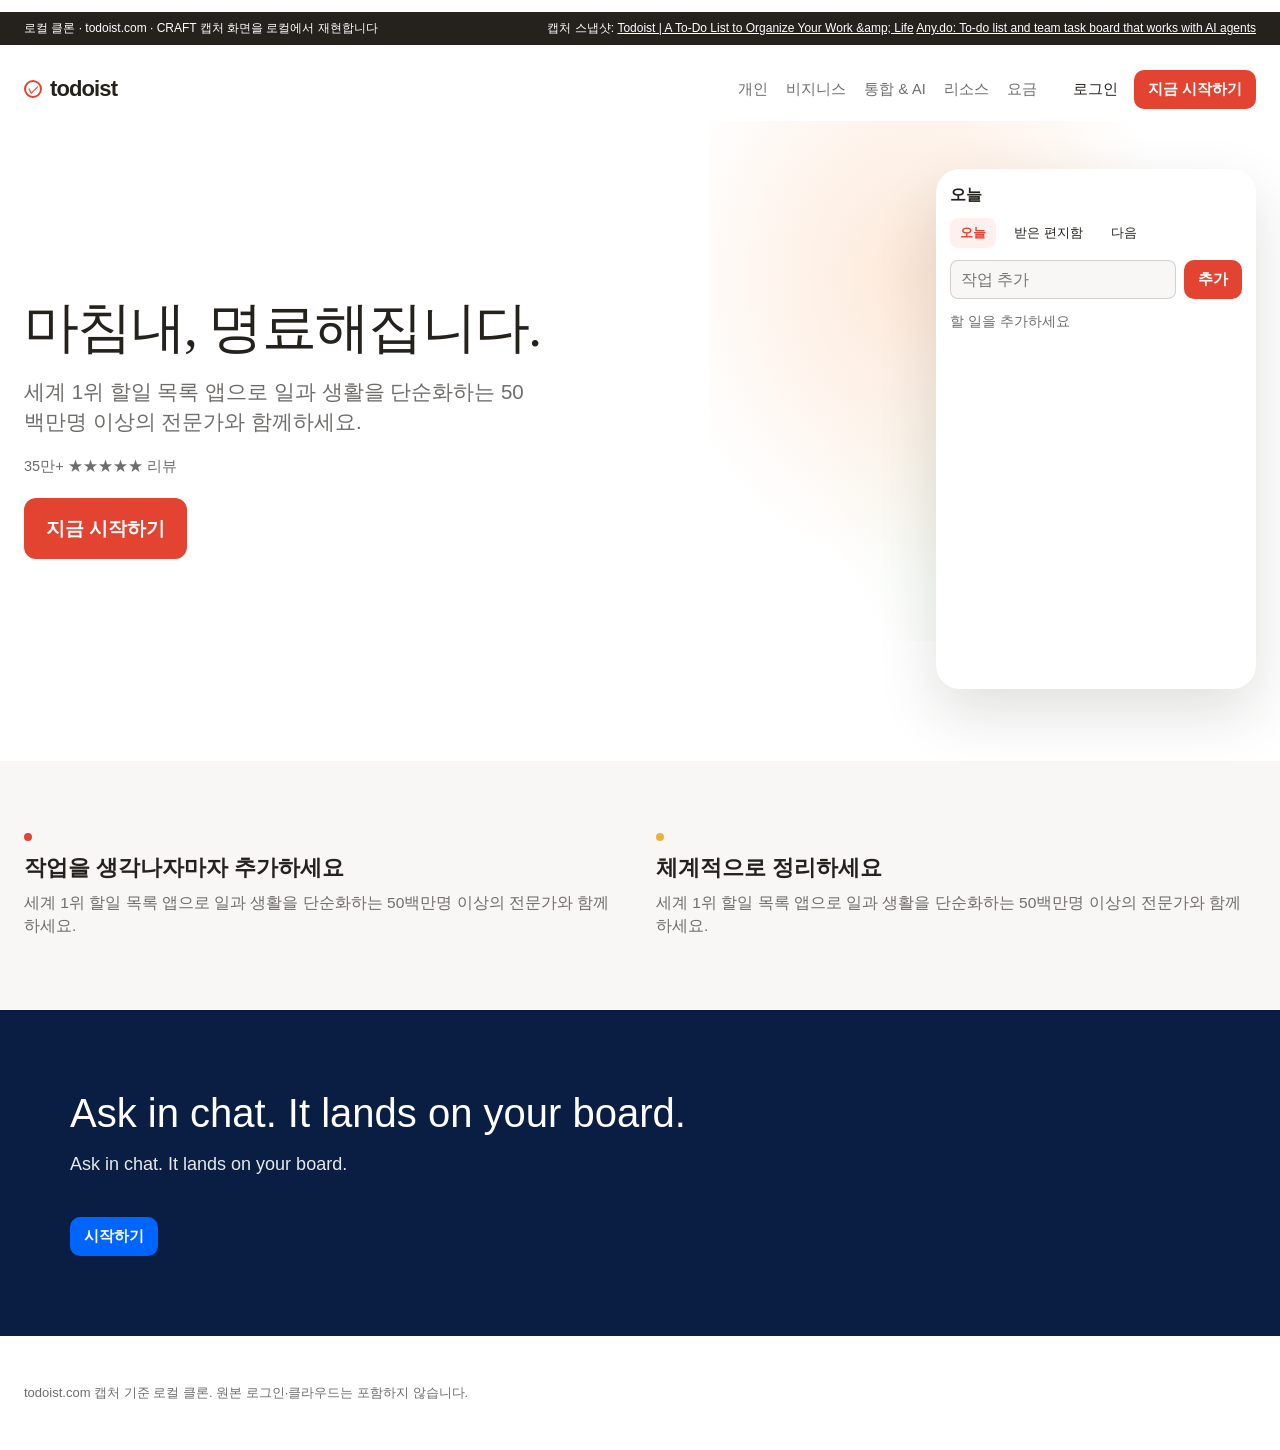
==== index.html @ 471a5a7d "Silo: silo-20261122-140313" ====
<!doctype html>
<html lang="ko" data-silo-stage="clone">
<head>
<meta charset="utf-8">
<meta name="viewport" content="width=device-width, initial-scale=1">
<title>HabitLoop — 사용자가 습관을 추가하고 오늘 완료를 표시할 수 있는 습관 기록 SaaS</title>
<style>:root{--bg:#f9f7f6;--surface:#ffffff;--text:#25221e;--muted:#6f6d6b;--primary:#e34432;--font:Inter, "Charlie Text", "Helvetica Neue", Helvetica, Arial, sans-serif;--serif:'Iowan Old Style','Palatino Linotype',Palatino,Georgia,'Times New Roman',serif;--radius:8px;} *{box-sizing:border-box} html,body{margin:0;background:#fff;color:var(--text);font-family:var(--font);font-size:15.5px} a{color:inherit;text-decoration:none} .note{font-size:12px;padding:8px 24px;background:var(--text);color:#fff;display:flex;justify-content:space-between;gap:12px} .note a{color:#fff;text-decoration:underline} .top{display:flex;align-items:center;gap:18px;padding:0 24px;height:64px;max-width:1360px;margin:0 auto} .logo{font-weight:700;letter-spacing:-.04em;font-size:22px;display:flex;align-items:center} .logo b{display:inline-flex;width:18px;height:18px;border:2px solid var(--primary);border-radius:50%;margin-right:8px;align-items:center;justify-content:center;color:var(--primary);font-size:11px;font-weight:700} .menu{display:flex;gap:18px;margin-left:auto;font-size:14.5px;color:#25221ea8} .end{display:flex;align-items:center;gap:16px;margin-left:18px;font-size:14.5px} .cta{background:var(--primary);color:#fff;border:0;border-radius:10px;padding:10px 14px;font:600 15px var(--font);cursor:pointer} .cta.xl{padding:18px 22px;font-size:18.5px;border-radius:12px;display:inline-block} .hero{display:grid;grid-template-columns:1fr 320px;gap:48px;align-items:center;max-width:1360px;margin:0 auto;padding:48px 24px 72px;position:relative} .hero:before{content:'';position:absolute;right:4%;top:0;width:520px;height:520px;background:radial-gradient(ellipse at 40% 30%,#fde8d8 0%,transparent 58%),radial-gradient(ellipse at 80% 70%,#e8f3e4 0%,transparent 52%);z-index:0} .copy,.phone{position:relative;z-index:1} h1{font-family:var(--serif);font-size:55px;line-height:1.05;font-weight:400;letter-spacing:-.03em;margin:0 0 18px} .lead{font-size:20.5px;color:#25221ea8;max-width:520px;line-height:1.45} .reviews{color:#25221ea8;font-size:14.5px;margin:18px 0 22px} .phone{background:var(--surface);border-radius:24px;box-shadow:0 24px 60px #25221e24;padding:16px 14px 20px;min-height:520px} .phone-bar{font-weight:700;margin:0 0 12px} .side{display:flex;gap:8px;margin:0 0 12px} .chip{border:0;background:#e3443214;color:var(--primary);border-radius:8px;padding:6px 10px;font:600 13px var(--font);cursor:pointer} .chip.off{background:transparent;color:var(--text);font-weight:500} #add{display:flex;gap:8px;margin:0 0 12px} input[name=title]{flex:1;border:1px solid #25221e2e;border-radius:8px;padding:8px 10px;font:inherit;background:#f9f7f6} #empty{color:var(--muted);font-size:14px} #list{list-style:none;margin:0;padding:0} #list li{display:flex;gap:10px;align-items:center;padding:10px 0;border-bottom:1px solid #25221e14;font-size:14.5px} #list li.done span{color:var(--muted);text-decoration:line-through} .check{width:18px;height:18px;border:2px solid var(--primary);border-radius:50%;background:transparent;cursor:pointer;flex-shrink:0} li.done .check{background:var(--primary)} .bands{background:var(--bg);padding:72px 24px} .bands-inner{max-width:1360px;margin:0 auto;display:grid;grid-template-columns:repeat(2,1fr);gap:48px 32px} .band h2{font-size:22px;margin:0 0 8px} .band p{color:var(--muted);margin:0;line-height:1.5} .dot{display:block;width:8px;height:8px;border-radius:50%;margin:0 0 12px} .d0{background:#e34432}.d1{background:#e8b339}.d2{background:#5b8def}.d3{background:#5aae6f} .second{background:#091e42;color:#fff;padding:80px 24px} .second-inner{max-width:1140px;margin:0 auto} .second h2{font-size:40px;line-height:1.15;font-weight:500;max-width:720px;margin:0 0 16px} .second p{opacity:.9;max-width:560px;font-size:18px} .second .cta{background:#0065ff;margin-top:24px;display:inline-block} footer{padding:48px 24px;color:var(--muted);font-size:13px} @media(max-width:960px){.hero{grid-template-columns:1fr}.menu{display:none} h1{font-size:37px}.bands-inner{grid-template-columns:1fr}.second h2{font-size:32px}}</style>
</head>
<body>
<p class="note"><span>로컬 클론 · todoist.com · CRAFT 캡처 화면을 로컬에서 재현합니다</span><span>캡처 스냅샷: <a href="public/sites/todoist-com/index.html">Todoist | A To-Do List to Organize Your Work &amp;amp; Life</a> <a href="public/sites/any-do/index.html">Any.do: To-do list and team task board that works with AI agents</a></span></p>
<header class="top"><a class="logo" href="#app"><b>✓</b>todoist</a><nav class="menu"><a href="#app">개인</a><a href="#app">비지니스</a><a href="#app">통합 &amp; AI</a><a href="#app">리소스</a><a href="#app">요금</a></nav><div class="end"><a href="#app">로그인</a><a class="cta" href="#app">지금 시작하기</a></div></header>
<section class="hero"><div class="copy"><h1>마침내, 명료해집니다.</h1><p class="lead">세계 1위 할일 목록 앱으로 일과 생활을 단순화하는 50백만명 이상의 전문가와 함께하세요.</p><p class="reviews">35만+ ★★★★★ 리뷰</p><a class="cta xl" href="#app">지금 시작하기</a></div><aside class="phone" id="app"><p class="phone-bar" id="heading">오늘</p><div class="side"><button type="button" class="chip" data-list="today">오늘</button><button type="button" class="chip off" data-list="inbox">받은 편지함</button><button type="button" class="chip off" data-list="upcoming">다음</button></div><form id="add"><input name="title" placeholder="작업 추가" autocomplete="off" aria-label="작업 추가"><button class="cta" type="submit">추가</button></form><p id="empty">할 일을 추가하세요</p><ul id="list"></ul></aside></section>
<section class="bands"><div class="bands-inner"><article class="band"><span class="dot d0"></span><h2>작업을 생각나자마자 추가하세요</h2><p>세계 1위 할일 목록 앱으로 일과 생활을 단순화하는 50백만명 이상의 전문가와 함께하세요.</p></article><article class="band"><span class="dot d1"></span><h2>체계적으로 정리하세요</h2><p>세계 1위 할일 목록 앱으로 일과 생활을 단순화하는 50백만명 이상의 전문가와 함께하세요.</p></article></div></section>
<section class="second"><div class="second-inner"><h2>Ask in chat. It lands on your board.</h2><p>Ask in chat. It lands on your board.</p><a class="cta" href="#app">시작하기</a></div></section>
<footer>todoist.com 캡처 기준 로컬 클론. 원본 로그인·클라우드는 포함하지 않습니다.</footer>
<script>
const KEY="silo-clone-silo-20261122-140313";
const LABELS={today:'오늘',inbox:'받은 편지함',upcoming:'다음'};
let filter='today';
function load(){try{const v=JSON.parse(localStorage.getItem(KEY)||'[]');return Array.isArray(v)?v:[];}catch(e){return[];}}
function save(items){localStorage.setItem(KEY,JSON.stringify(items));}
function render(){
  const items=load();
  const shown=items.filter(it=>it.list===filter);
  const heading=document.getElementById('heading');
  if(heading) heading.textContent=LABELS[filter];
  document.querySelectorAll('.chip').forEach(btn=>{btn.classList.toggle('off',btn.getAttribute('data-list')!==filter);});
  const empty=document.getElementById('empty');
  const ul=document.getElementById('list');
  if(empty) empty.hidden=shown.length>0;
  if(ul) ul.innerHTML=shown.map(it=>'<li class="'+(it.completed?'done':'')+'" data-id="'+it.id+'"><button type="button" class="check" aria-label="완료"></button><span>'+it.title.replace(/</g,'&lt;')+'</span></li>').join('');
}
const form=document.getElementById('add');
if(form) form.addEventListener('submit',e=>{
  e.preventDefault();
  const input=e.target.elements.title;
  const title=(input && input.value || '').trim();
  if(!title)return;
  const items=load();
  items.push({id:String(Date.now()),title,completed:false,list:filter});
  save(items);input.value='';render();
});
const list=document.getElementById('list');
if(list) list.addEventListener('click',e=>{
  const li=e.target.closest('li');
  if(!li||!e.target.classList.contains('check'))return;
  const items=load().map(it=>it.id===li.dataset.id?Object.assign({},it,{completed:!it.completed}):it);
  save(items);render();
});
document.querySelectorAll('.chip').forEach(btn=>btn.addEventListener('click',()=>{filter=btn.getAttribute('data-list');render();}));
render();
</script>
</body>
</html>
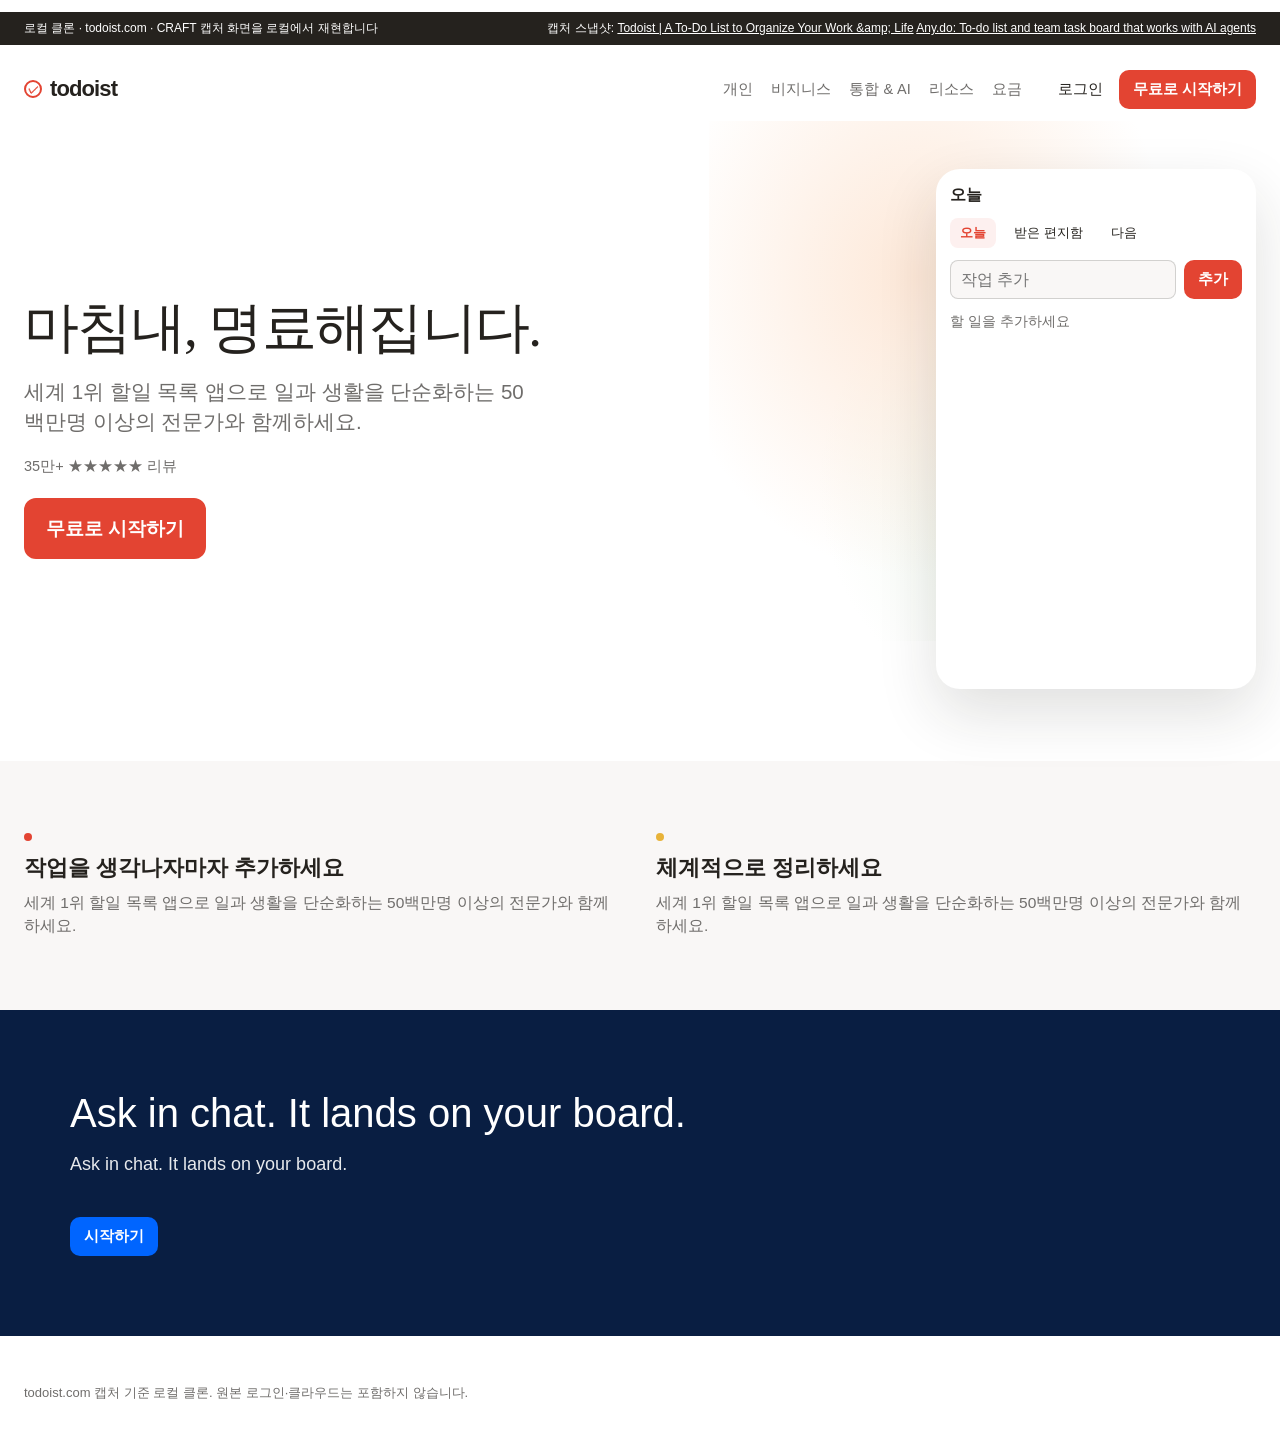
==== commit 565d533f: "Silo: silo-20261122-140313" ====
--- a/index.html
+++ b/index.html
@@ -3,13 +3,13 @@
 <head>
 <meta charset="utf-8">
 <meta name="viewport" content="width=device-width, initial-scale=1">
-<title>HabitLoop — 사용자가 습관을 추가하고 오늘 완료를 표시할 수 있는 습관 기록 SaaS</title>
+<title>silo-20261122-140313 — 로컬 클론</title>
 <style>:root{--bg:#f9f7f6;--surface:#ffffff;--text:#25221e;--muted:#6f6d6b;--primary:#e34432;--font:Inter, "Charlie Text", "Helvetica Neue", Helvetica, Arial, sans-serif;--serif:'Iowan Old Style','Palatino Linotype',Palatino,Georgia,'Times New Roman',serif;--radius:8px;} *{box-sizing:border-box} html,body{margin:0;background:#fff;color:var(--text);font-family:var(--font);font-size:15.5px} a{color:inherit;text-decoration:none} .note{font-size:12px;padding:8px 24px;background:var(--text);color:#fff;display:flex;justify-content:space-between;gap:12px} .note a{color:#fff;text-decoration:underline} .top{display:flex;align-items:center;gap:18px;padding:0 24px;height:64px;max-width:1360px;margin:0 auto} .logo{font-weight:700;letter-spacing:-.04em;font-size:22px;display:flex;align-items:center} .logo b{display:inline-flex;width:18px;height:18px;border:2px solid var(--primary);border-radius:50%;margin-right:8px;align-items:center;justify-content:center;color:var(--primary);font-size:11px;font-weight:700} .menu{display:flex;gap:18px;margin-left:auto;font-size:14.5px;color:#25221ea8} .end{display:flex;align-items:center;gap:16px;margin-left:18px;font-size:14.5px} .cta{background:var(--primary);color:#fff;border:0;border-radius:10px;padding:10px 14px;font:600 15px var(--font);cursor:pointer} .cta.xl{padding:18px 22px;font-size:18.5px;border-radius:12px;display:inline-block} .hero{display:grid;grid-template-columns:1fr 320px;gap:48px;align-items:center;max-width:1360px;margin:0 auto;padding:48px 24px 72px;position:relative} .hero:before{content:'';position:absolute;right:4%;top:0;width:520px;height:520px;background:radial-gradient(ellipse at 40% 30%,#fde8d8 0%,transparent 58%),radial-gradient(ellipse at 80% 70%,#e8f3e4 0%,transparent 52%);z-index:0} .copy,.phone{position:relative;z-index:1} h1{font-family:var(--serif);font-size:55px;line-height:1.05;font-weight:400;letter-spacing:-.03em;margin:0 0 18px} .lead{font-size:20.5px;color:#25221ea8;max-width:520px;line-height:1.45} .reviews{color:#25221ea8;font-size:14.5px;margin:18px 0 22px} .phone{background:var(--surface);border-radius:24px;box-shadow:0 24px 60px #25221e24;padding:16px 14px 20px;min-height:520px} .phone-bar{font-weight:700;margin:0 0 12px} .side{display:flex;gap:8px;margin:0 0 12px} .chip{border:0;background:#e3443214;color:var(--primary);border-radius:8px;padding:6px 10px;font:600 13px var(--font);cursor:pointer} .chip.off{background:transparent;color:var(--text);font-weight:500} #add{display:flex;gap:8px;margin:0 0 12px} input[name=title]{flex:1;border:1px solid #25221e2e;border-radius:8px;padding:8px 10px;font:inherit;background:#f9f7f6} #empty{color:var(--muted);font-size:14px} #list{list-style:none;margin:0;padding:0} #list li{display:flex;gap:10px;align-items:center;padding:10px 0;border-bottom:1px solid #25221e14;font-size:14.5px} #list li.done span{color:var(--muted);text-decoration:line-through} .check{width:18px;height:18px;border:2px solid var(--primary);border-radius:50%;background:transparent;cursor:pointer;flex-shrink:0} li.done .check{background:var(--primary)} .bands{background:var(--bg);padding:72px 24px} .bands-inner{max-width:1360px;margin:0 auto;display:grid;grid-template-columns:repeat(2,1fr);gap:48px 32px} .band h2{font-size:22px;margin:0 0 8px} .band p{color:var(--muted);margin:0;line-height:1.5} .dot{display:block;width:8px;height:8px;border-radius:50%;margin:0 0 12px} .d0{background:#e34432}.d1{background:#e8b339}.d2{background:#5b8def}.d3{background:#5aae6f} .second{background:#091e42;color:#fff;padding:80px 24px} .second-inner{max-width:1140px;margin:0 auto} .second h2{font-size:40px;line-height:1.15;font-weight:500;max-width:720px;margin:0 0 16px} .second p{opacity:.9;max-width:560px;font-size:18px} .second .cta{background:#0065ff;margin-top:24px;display:inline-block} footer{padding:48px 24px;color:var(--muted);font-size:13px} @media(max-width:960px){.hero{grid-template-columns:1fr}.menu{display:none} h1{font-size:37px}.bands-inner{grid-template-columns:1fr}.second h2{font-size:32px}}</style>
 </head>
 <body>
 <p class="note"><span>로컬 클론 · todoist.com · CRAFT 캡처 화면을 로컬에서 재현합니다</span><span>캡처 스냅샷: <a href="public/sites/todoist-com/index.html">Todoist | A To-Do List to Organize Your Work &amp;amp; Life</a> <a href="public/sites/any-do/index.html">Any.do: To-do list and team task board that works with AI agents</a></span></p>
-<header class="top"><a class="logo" href="#app"><b>✓</b>todoist</a><nav class="menu"><a href="#app">개인</a><a href="#app">비지니스</a><a href="#app">통합 &amp; AI</a><a href="#app">리소스</a><a href="#app">요금</a></nav><div class="end"><a href="#app">로그인</a><a class="cta" href="#app">지금 시작하기</a></div></header>
-<section class="hero"><div class="copy"><h1>마침내, 명료해집니다.</h1><p class="lead">세계 1위 할일 목록 앱으로 일과 생활을 단순화하는 50백만명 이상의 전문가와 함께하세요.</p><p class="reviews">35만+ ★★★★★ 리뷰</p><a class="cta xl" href="#app">지금 시작하기</a></div><aside class="phone" id="app"><p class="phone-bar" id="heading">오늘</p><div class="side"><button type="button" class="chip" data-list="today">오늘</button><button type="button" class="chip off" data-list="inbox">받은 편지함</button><button type="button" class="chip off" data-list="upcoming">다음</button></div><form id="add"><input name="title" placeholder="작업 추가" autocomplete="off" aria-label="작업 추가"><button class="cta" type="submit">추가</button></form><p id="empty">할 일을 추가하세요</p><ul id="list"></ul></aside></section>
+<header class="top"><a class="logo" href="#app"><b>✓</b>todoist</a><nav class="menu"><a href="#app">개인</a><a href="#app">비지니스</a><a href="#app">통합 &amp; AI</a><a href="#app">리소스</a><a href="#app">요금</a></nav><div class="end"><a href="#app">로그인</a><a class="cta" href="#app">무료로 시작하기</a></div></header>
+<section class="hero"><div class="copy"><h1>마침내, 명료해집니다.</h1><p class="lead">세계 1위 할일 목록 앱으로 일과 생활을 단순화하는 50백만명 이상의 전문가와 함께하세요.</p><p class="reviews">35만+ ★★★★★ 리뷰</p><a class="cta xl" href="#app">무료로 시작하기</a></div><aside class="phone" id="app"><p class="phone-bar" id="heading">오늘</p><div class="side"><button type="button" class="chip" data-list="today">오늘</button><button type="button" class="chip off" data-list="inbox">받은 편지함</button><button type="button" class="chip off" data-list="upcoming">다음</button></div><form id="add"><input name="title" placeholder="작업 추가" autocomplete="off" aria-label="작업 추가"><button class="cta" type="submit">추가</button></form><p id="empty">할 일을 추가하세요</p><ul id="list"></ul></aside></section>
 <section class="bands"><div class="bands-inner"><article class="band"><span class="dot d0"></span><h2>작업을 생각나자마자 추가하세요</h2><p>세계 1위 할일 목록 앱으로 일과 생활을 단순화하는 50백만명 이상의 전문가와 함께하세요.</p></article><article class="band"><span class="dot d1"></span><h2>체계적으로 정리하세요</h2><p>세계 1위 할일 목록 앱으로 일과 생활을 단순화하는 50백만명 이상의 전문가와 함께하세요.</p></article></div></section>
 <section class="second"><div class="second-inner"><h2>Ask in chat. It lands on your board.</h2><p>Ask in chat. It lands on your board.</p><a class="cta" href="#app">시작하기</a></div></section>
 <footer>todoist.com 캡처 기준 로컬 클론. 원본 로그인·클라우드는 포함하지 않습니다.</footer>
